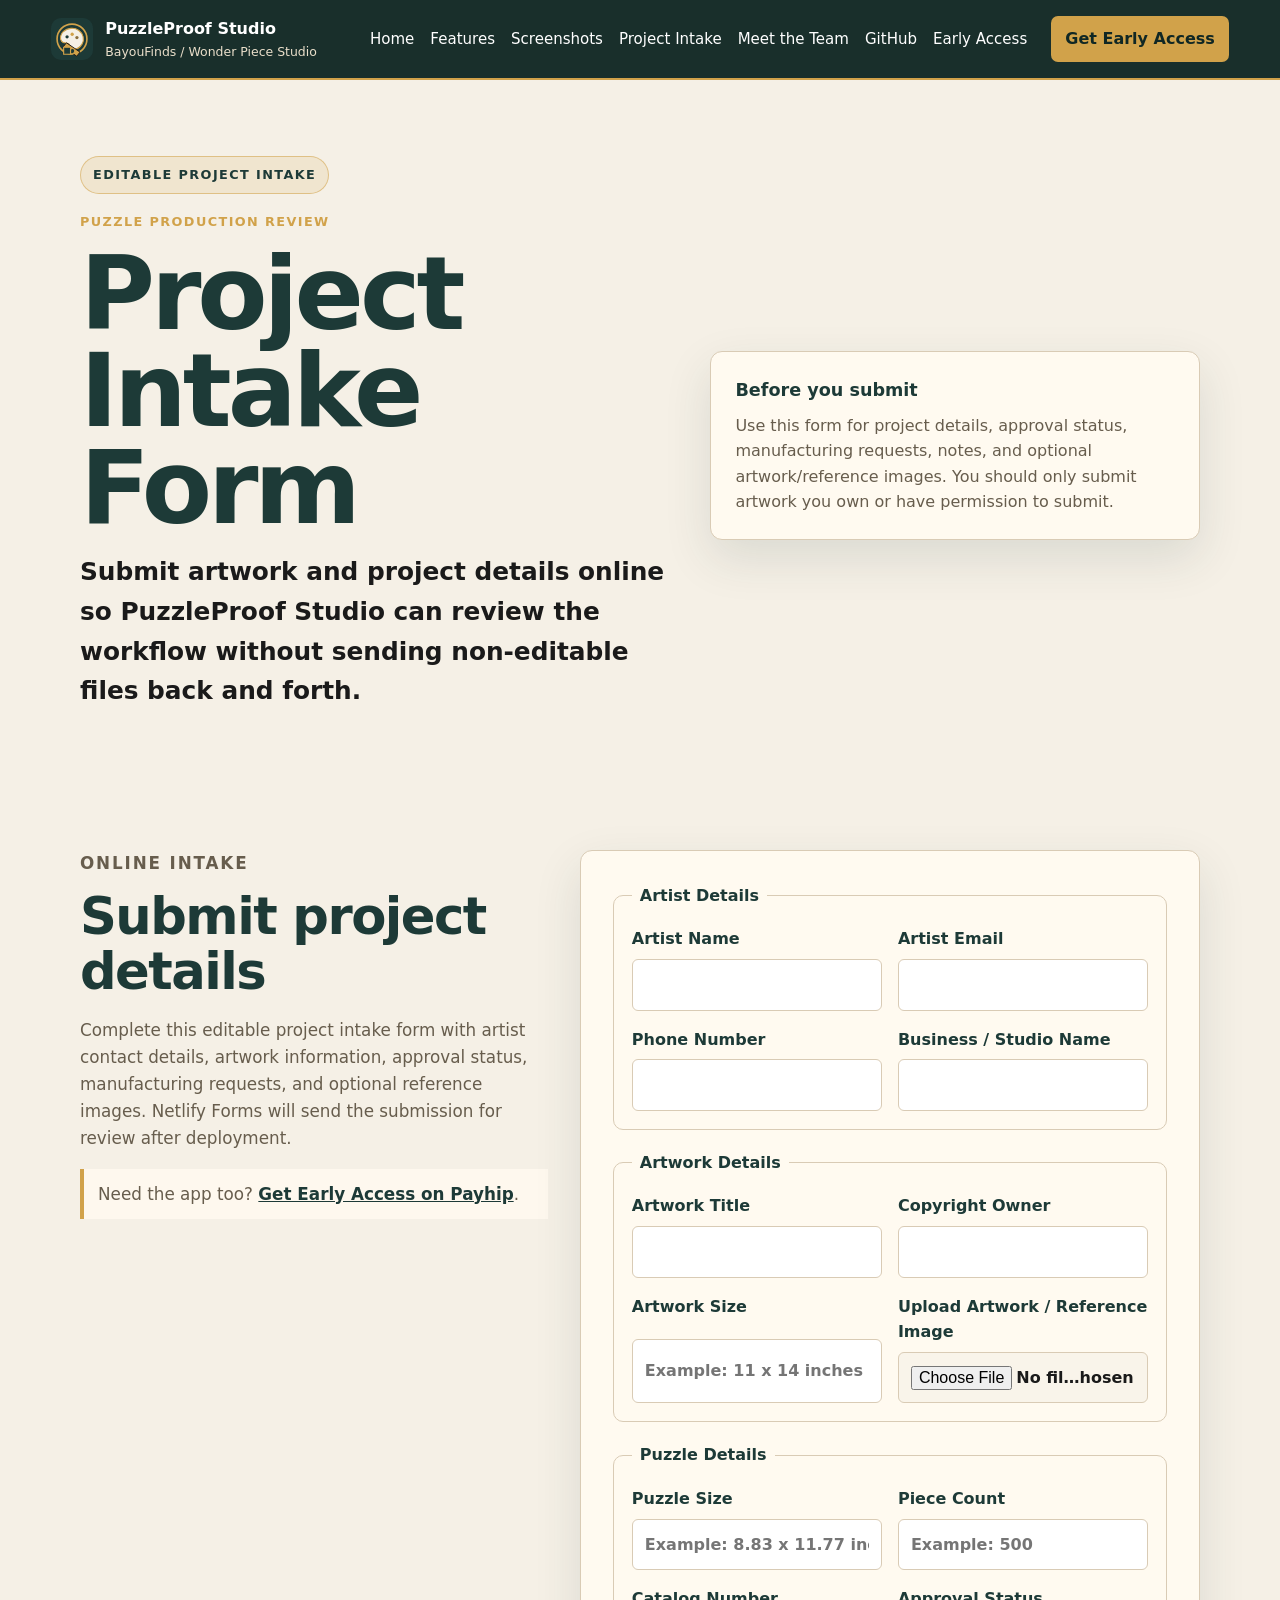
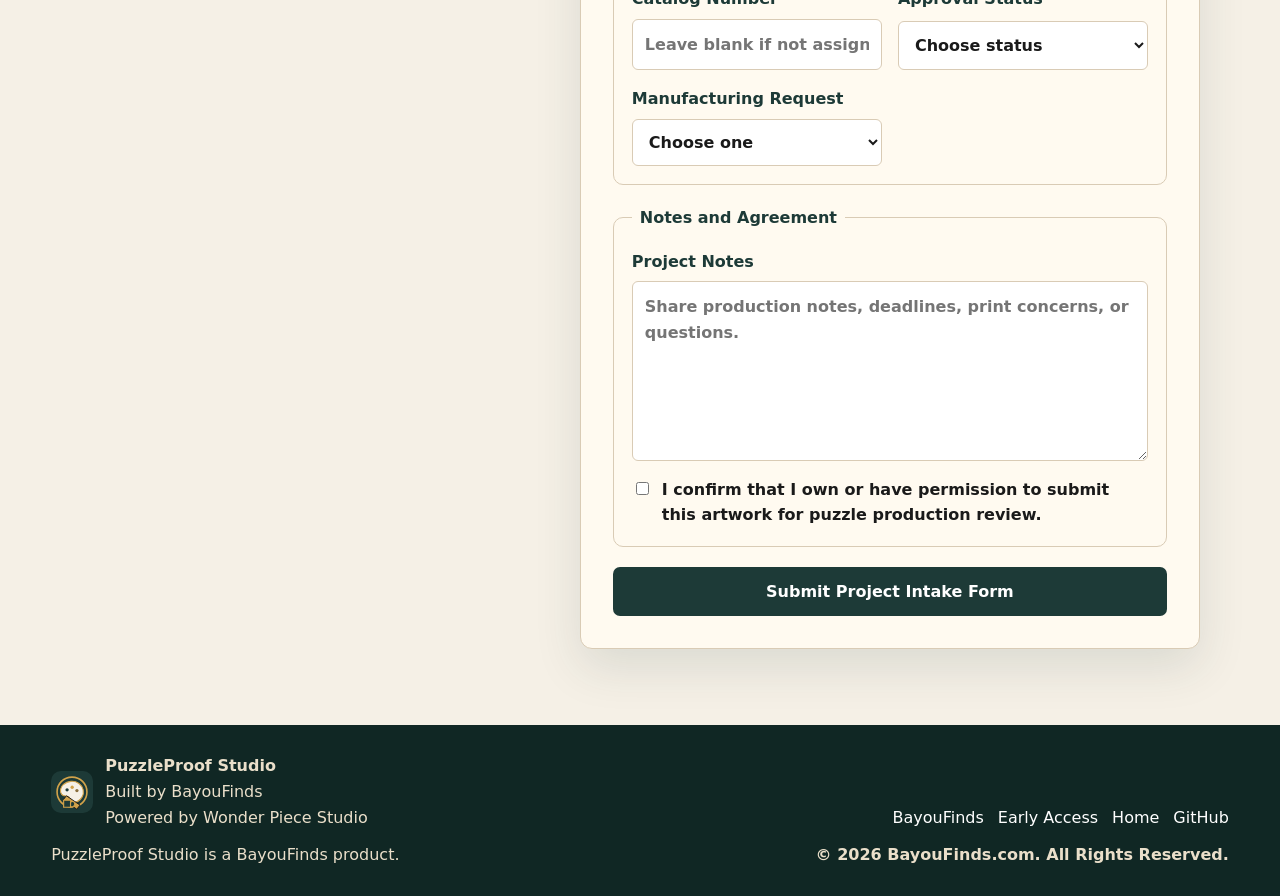
==== site/puzzleproof/intake.html @ 645a4fe7 "Polish PuzzleProof landing site and intake workflow" ====
<!doctype html>
<html lang="en">
<head>
  <meta charset="utf-8">
  <meta name="viewport" content="width=device-width, initial-scale=1">
  <meta name="description" content="PuzzleProof Studio helps puzzle makers, artists, Etsy sellers, and creative businesses manage artwork, approvals, releases, and production workflows.">
  <meta property="og:title" content="PuzzleProof Studio">
  <meta property="og:description" content="Software for puzzle makers, artists, Etsy sellers, and small creative businesses.">
  <meta property="og:type" content="website">
  <!-- Replace with the final production domain when the Netlify site is live. -->
  <meta property="og:url" content="https://REPLACE-WITH-PUZZLEPROOF-SITE/intake.html">
  <meta property="og:image" content="/assets/icons/puzzleproof-og.png">
  <meta name="twitter:card" content="summary_large_image">
  <meta name="twitter:title" content="PuzzleProof Studio">
  <meta name="twitter:description" content="Software for puzzle makers, artists, Etsy sellers, and small creative businesses.">
  <meta name="twitter:image" content="/assets/icons/puzzleproof-og.png">
  <title>PuzzleProof Studio | BayouFinds</title>
  <link rel="icon" type="image/svg+xml" href="assets/icons/puzzleproof-icon.svg">
  <link rel="stylesheet" href="styles.css">
</head>
<body>
  <header class="site-header">
    <a class="brand" href="index.html" aria-label="PuzzleProof Studio home">
      <img class="brand-icon" src="assets/icons/puzzleproof-icon.svg" alt="" aria-hidden="true">
      <span>
        <strong>PuzzleProof Studio</strong>
        <small>BayouFinds / Wonder Piece Studio</small>
      </span>
    </a>
    <nav aria-label="Primary navigation">
      <a href="index.html">Home</a>
      <a href="index.html#features">Features</a>
      <a href="index.html#screenshots">Screenshots</a>
      <a href="intake.html">Project Intake</a>
      <a href="index.html#team">Meet the Team</a>
      <!-- Replace this GitHub placeholder URL when the public repository is ready. -->
      <a href="https://github.com/REPLACE-WITH-PUZZLEPROOF-PROJECT" rel="noopener">GitHub</a>
      <a href="https://bayoufinds.com/b/x98IV" rel="noopener">Early Access</a>
    </nav>
    <a class="nav-cta" href="https://bayoufinds.com/b/x98IV" rel="noopener">Get Early Access</a>
  </header>

  <main>
    <section class="section intake-hero">
      <div>
        <p class="badge">Editable Project Intake</p>
        <p class="eyebrow">Puzzle production review</p>
        <h1>Project Intake Form</h1>
        <p class="subheadline">Submit artwork and project details online so PuzzleProof Studio can review the workflow without sending non-editable files back and forth.</p>
      </div>
      <div class="intake-note">
        <strong>Before you submit</strong>
        <p>Use this form for project details, approval status, manufacturing requests, notes, and optional artwork/reference images. You should only submit artwork you own or have permission to submit.</p>
      </div>
    </section>

    <section class="section intake-section" aria-labelledby="intake-form-title">
      <div class="form-copy">
        <p class="eyebrow">Online intake</p>
        <h2 id="intake-form-title">Submit project details</h2>
        <p>Complete this editable project intake form with artist contact details, artwork information, approval status, manufacturing requests, and optional reference images. Netlify Forms will send the submission for review after deployment.</p>
        <p class="payhip-callout">Need the app too? <a href="https://bayoufinds.com/b/x98IV" rel="noopener">Get Early Access on Payhip</a>.</p>
      </div>

      <form class="intake-form" name="puzzleproof-project-intake" method="POST" data-netlify="true" netlify-honeypot="bot-field" enctype="multipart/form-data" action="/success.html">
        <input type="hidden" name="form-name" value="puzzleproof-project-intake">
        <p class="hidden">
          <label>Do not fill this out: <input name="bot-field"></label>
        </p>

        <fieldset>
          <legend>Artist Details</legend>
          <label>
            Artist Name
            <input type="text" name="artist_name" autocomplete="name" required>
          </label>
          <label>
            Artist Email
            <input type="email" name="artist_email" autocomplete="email" required>
          </label>
          <label>
            Phone Number
            <input type="tel" name="phone_number" autocomplete="tel">
          </label>
          <label>
            Business / Studio Name
            <input type="text" name="business_studio_name" autocomplete="organization">
          </label>
        </fieldset>

        <fieldset>
          <legend>Artwork Details</legend>
          <label>
            Artwork Title
            <input type="text" name="artwork_title" required>
          </label>
          <label>
            Copyright Owner
            <input type="text" name="copyright_owner" required>
          </label>
          <label>
            Artwork Size
            <input type="text" name="artwork_size" placeholder="Example: 11 x 14 inches">
          </label>
          <label>
            Upload Artwork / Reference Image
            <input type="file" name="artwork_reference_image" accept="image/*">
          </label>
        </fieldset>

        <fieldset>
          <legend>Puzzle Details</legend>
          <label>
            Puzzle Size
            <input type="text" name="puzzle_size" placeholder="Example: 8.83 x 11.77 inches">
          </label>
          <label>
            Piece Count
            <input type="text" name="piece_count" placeholder="Example: 500">
          </label>
          <label>
            Catalog Number
            <input type="text" name="catalog_number" placeholder="Leave blank if not assigned">
          </label>
          <label>
            Approval Status
            <select name="approval_status" required>
              <option value="">Choose status</option>
              <option>Draft</option>
              <option>Artist Submission</option>
              <option>Approved</option>
              <option>Manufacturing Ready</option>
            </select>
          </label>
          <label>
            Manufacturing Request
            <select name="manufacturing_request" required>
              <option value="">Choose one</option>
              <option>Yes</option>
              <option>No</option>
            </select>
          </label>
        </fieldset>

        <fieldset>
          <legend>Notes and Agreement</legend>
          <label class="full-span">
            Project Notes
            <textarea name="project_notes" rows="6" placeholder="Share production notes, deadlines, print concerns, or questions."></textarea>
          </label>
          <label class="checkbox-label full-span">
            <input type="checkbox" name="artwork_permission_confirmation" required>
            <span>I confirm that I own or have permission to submit this artwork for puzzle production review.</span>
          </label>
        </fieldset>

        <button type="submit">Submit Project Intake Form</button>
      </form>
    </section>
  </main>

  <footer class="site-footer">
    <div class="footer-primary">
      <div class="footer-brand">
        <img class="footer-icon" src="assets/icons/puzzleproof-icon.svg" alt="" aria-hidden="true">
        <span>
          <strong>PuzzleProof Studio</strong>
          <span>Built by BayouFinds</span>
          <span>Powered by Wonder Piece Studio</span>
        </span>
      </div>
      <p>PuzzleProof Studio is a BayouFinds product.</p>
    </div>
    <div class="footer-secondary">
      <div class="footer-links">
        <a href="https://bayoufinds.com" rel="noopener">BayouFinds</a>
        <a href="https://bayoufinds.com/b/x98IV" rel="noopener">Early Access</a>
        <a href="index.html">Home</a>
        <!-- Replace this GitHub placeholder URL when the public repository is ready. -->
        <a href="https://github.com/REPLACE-WITH-PUZZLEPROOF-PROJECT" rel="noopener">GitHub</a>
      </div>
      <p class="copyright">© 2026 BayouFinds.com. All Rights Reserved.</p>
    </div>
  </footer>

  <script src="script.js"></script>
</body>
</html>
---- site/puzzleproof/styles.css ----
:root {
  --green: #1d3a37;
  --green-soft: #2d504b;
  --green-dark: #102724;
  --gold: #d1a24a;
  --ivory: #f5f0e6;
  --panel: #fffaf0;
  --charcoal: #1a1a1a;
  --muted: #675d4d;
  --line: #d9cbb5;
  --white: #ffffff;
}

* {
  box-sizing: border-box;
}

html {
  scroll-behavior: smooth;
}

body {
  margin: 0;
  background: var(--ivory);
  color: var(--charcoal);
  font-family: Inter, ui-sans-serif, system-ui, -apple-system, BlinkMacSystemFont, "Segoe UI", sans-serif;
  line-height: 1.6;
}

a {
  color: inherit;
}

.site-header {
  position: sticky;
  top: 0;
  z-index: 10;
  display: grid;
  grid-template-columns: auto 1fr auto;
  align-items: center;
  gap: 24px;
  padding: 16px clamp(18px, 4vw, 56px);
  background: rgba(16, 39, 36, 0.96);
  color: var(--white);
  border-bottom: 2px solid var(--gold);
  backdrop-filter: blur(12px);
}

.brand {
  display: inline-flex;
  align-items: center;
  gap: 12px;
  min-width: max-content;
  text-decoration: none;
}

.brand-mark,
.brand-icon {
  width: 42px;
  height: 42px;
}

.brand-mark {
  display: grid;
  place-items: center;
  border: 2px solid var(--gold);
  border-radius: 10px;
  color: var(--gold);
  font-weight: 800;
  letter-spacing: 0.04em;
}

.brand-icon {
  display: block;
  flex: 0 0 auto;
  border-radius: 10px;
}

.brand strong,
.brand small {
  display: block;
}

.brand small {
  color: #eadfca;
  font-size: 0.78rem;
}

nav {
  display: flex;
  flex-wrap: wrap;
  justify-content: flex-end;
  gap: 16px;
  font-size: 0.94rem;
}

nav a,
.footer-links a {
  text-decoration: none;
}

nav a:hover,
.footer-links a:hover {
  color: var(--gold);
}

nav a:focus-visible,
.footer-links a:focus-visible,
.button:focus-visible,
button:focus-visible,
.nav-cta:focus-visible {
  outline: 3px solid rgba(209, 162, 74, 0.75);
  outline-offset: 3px;
}

.nav-cta {
  display: inline-flex;
  min-height: 42px;
  align-items: center;
  justify-content: center;
  border-radius: 7px;
  padding: 10px 14px;
  background: var(--gold);
  color: var(--green-dark);
  font-weight: 800;
  text-decoration: none;
  transition: background 160ms ease, color 160ms ease, transform 160ms ease;
}

.section {
  width: min(1120px, calc(100% - 36px));
  margin: 0 auto;
  padding: 76px 0;
}

.hero {
  display: grid;
  grid-template-columns: minmax(0, 1.05fr) minmax(300px, 0.95fr);
  gap: clamp(32px, 6vw, 72px);
  align-items: center;
  min-height: calc(100vh - 76px);
}

.eyebrow,
.badge,
.microcopy {
  font-size: 0.8rem;
  font-weight: 800;
  letter-spacing: 0.11em;
  text-transform: uppercase;
}

.eyebrow {
  margin: 0 0 12px;
  color: var(--gold);
}

.badge {
  display: inline-flex;
  margin: 0 0 18px;
  border: 1px solid rgba(209, 162, 74, 0.55);
  border-radius: 999px;
  padding: 8px 12px;
  background: rgba(209, 162, 74, 0.14);
  color: var(--green);
}

h1,
h2,
h3,
p {
  margin-top: 0;
}

h1 {
  max-width: 760px;
  margin-bottom: 16px;
  color: var(--green);
  font-size: clamp(3.1rem, 8vw, 6.75rem);
  line-height: 0.95;
  letter-spacing: -0.04em;
}

h2 {
  margin-bottom: 18px;
  color: var(--green);
  font-size: clamp(2rem, 4vw, 3.3rem);
  line-height: 1.08;
  letter-spacing: -0.03em;
}

h3 {
  margin-bottom: 8px;
  color: var(--green);
  font-size: 1.18rem;
}

.subheadline {
  max-width: 680px;
  color: var(--charcoal);
  font-size: clamp(1.2rem, 2vw, 1.55rem);
  font-weight: 700;
}

.support-text,
.section-intro,
.team-copy p,
.follow > p,
.form-copy p {
  color: var(--muted);
  font-size: 1.05rem;
}

.cta-row,
.link-list {
  display: flex;
  flex-wrap: wrap;
  gap: 14px;
  margin-top: 28px;
}

.button,
button {
  display: inline-flex;
  min-height: 46px;
  align-items: center;
  justify-content: center;
  border: 0;
  border-radius: 7px;
  padding: 12px 18px;
  font: inherit;
  font-weight: 800;
  text-decoration: none;
  cursor: pointer;
  transition: background 160ms ease, border-color 160ms ease, color 160ms ease, transform 160ms ease;
}

.button.primary,
button {
  background: var(--green);
  color: var(--white);
}

.button.secondary {
  border: 1px solid var(--green);
  background: transparent;
  color: var(--green);
}

.button.primary:hover,
button:hover {
  background: var(--green-dark);
}

.button.secondary:hover {
  border-color: var(--gold);
  background: rgba(209, 162, 74, 0.12);
}

.button:hover,
button:hover,
.nav-cta:hover {
  transform: translateY(-1px);
}

.nav-cta:hover {
  background: #e0bb61;
}

.hero-panel,
.intake-note,
.team-grid article,
form,
.feature-grid article,
.placeholder {
  border: 1px solid var(--line);
  background: var(--panel);
  box-shadow: 0 18px 48px rgba(29, 58, 55, 0.12);
}

.hero-panel {
  padding: 18px;
  border-radius: 14px;
}

.window-card {
  overflow: hidden;
  border-radius: 10px;
  background: var(--white);
}

.window-bar {
  display: flex;
  gap: 7px;
  padding: 12px;
  background: var(--green);
}

.window-bar span {
  width: 10px;
  height: 10px;
  border-radius: 50%;
  background: var(--gold);
}

.window-body {
  display: grid;
  gap: 14px;
  padding: 24px;
}

.window-body div {
  display: flex;
  justify-content: space-between;
  gap: 16px;
  border-bottom: 1px solid var(--line);
  padding-bottom: 12px;
}

.window-body span {
  color: var(--muted);
  text-align: right;
}

.trust-strip {
  display: grid;
  grid-template-columns: repeat(4, minmax(0, 1fr));
  gap: 1px;
  width: min(1120px, calc(100% - 36px));
  margin: -30px auto 0;
  overflow: hidden;
  border: 1px solid rgba(209, 162, 74, 0.45);
  border-radius: 14px;
  background: rgba(209, 162, 74, 0.45);
  box-shadow: 0 18px 48px rgba(29, 58, 55, 0.13);
}

.trust-strip span {
  display: flex;
  min-height: 68px;
  align-items: center;
  justify-content: center;
  padding: 14px;
  background: rgba(255, 250, 240, 0.96);
  color: var(--green-dark);
  font-weight: 900;
  text-align: center;
}

.early-access {
  display: grid;
  grid-template-columns: 0.9fr 1.1fr;
  gap: 36px;
  border-top: 2px solid var(--gold);
  border-bottom: 2px solid var(--gold);
}

.intake-promo {
  display: grid;
  grid-template-columns: minmax(0, 1fr) auto;
  gap: 28px;
  align-items: center;
  border-top: 1px solid var(--line);
  border-bottom: 1px solid var(--line);
}

.check-list {
  display: grid;
  gap: 12px;
  margin: 0;
  padding: 0;
  list-style: none;
}

.check-list li {
  border-left: 4px solid var(--gold);
  padding: 12px 14px;
  background: rgba(255, 250, 240, 0.8);
  color: var(--green-dark);
  font-weight: 700;
}

.feature-grid,
.screenshot-grid,
.team-grid {
  display: grid;
  gap: 18px;
}

.feature-grid {
  grid-template-columns: repeat(3, minmax(0, 1fr));
}

.feature-grid article,
.team-grid article {
  border-radius: 10px;
  padding: 22px;
}

.screenshots figure {
  margin: 0;
}

.screenshot-grid {
  grid-template-columns: repeat(3, minmax(0, 1fr));
}

.screenshot-grid img,
.step-grid img {
  display: block;
  width: 100%;
  aspect-ratio: 16 / 9;
  object-fit: cover;
  object-position: top left;
  border: 1px solid var(--line);
  border-radius: 12px;
  background: var(--panel);
  box-shadow: 0 18px 40px rgba(16, 24, 32, 0.14);
}

.production-flow {
  border-top: 1px solid var(--line);
}

.step-grid {
  display: grid;
  grid-template-columns: repeat(5, minmax(0, 1fr));
  gap: 16px;
}

.step-grid article {
  border-radius: 12px;
  padding: 12px;
}

.step-grid span {
  display: inline-block;
  margin-top: 12px;
  color: var(--gold);
  font-size: 0.78rem;
  font-weight: 900;
  letter-spacing: 0.1em;
  text-transform: uppercase;
}

.step-grid h3 {
  margin: 5px 0 0;
  font-size: 1rem;
  line-height: 1.25;
}

.placeholder {
  display: grid;
  min-height: 260px;
  place-items: center;
  border-radius: 12px;
  color: var(--green);
  font-weight: 800;
  text-align: center;
}

.screenshot-placeholder {
  min-height: 340px;
  background:
    linear-gradient(rgba(29, 58, 55, 0.08), rgba(29, 58, 55, 0.08)),
    var(--panel);
}

.icon-placeholder {
  min-height: 340px;
  background: radial-gradient(circle at 50% 40%, var(--green-soft), var(--green-dark));
  color: var(--gold);
}

figcaption {
  margin-top: 10px;
  color: var(--muted);
  font-size: 0.92rem;
}

.team,
.access,
.intake-section {
  display: grid;
  grid-template-columns: 0.86fr 1.14fr;
  gap: 32px;
  align-items: start;
}

.team {
  grid-template-columns: 1fr;
}

.team-grid {
  grid-template-columns: repeat(2, minmax(0, 1fr));
}

.profile-card {
  display: grid;
  grid-template-columns: minmax(240px, 0.9fr) minmax(0, 1fr);
  gap: 24px;
  overflow: hidden;
  height: 100%;
  min-height: 410px;
  border: 1px solid rgba(209, 162, 74, 0.5);
  border-radius: 16px;
  padding: 0;
  background:
    radial-gradient(circle at top left, rgba(209, 162, 74, 0.16), transparent 36%),
    linear-gradient(135deg, rgba(16, 39, 36, 1), rgba(8, 22, 18, 1)),
    var(--green-dark);
  color: var(--white);
  box-shadow: 0 24px 58px rgba(16, 24, 32, 0.28);
}

.profile-photo {
  display: block;
  width: 100%;
  height: 100%;
  min-height: 410px;
  object-fit: cover;
  object-position: center;
  background: var(--green-dark);
}

.profile-body {
  display: flex;
  flex-direction: column;
  justify-content: center;
  padding: 30px 28px 28px 0;
  background: var(--panel);
  color: var(--charcoal);
}

.profile-body h3 {
  margin-bottom: 4px;
  background: transparent;
  color: #c9972e;
  font-size: 1.48rem;
  font-weight: 700;
}

.profile-role {
  margin-bottom: 14px;
  background: transparent;
  color: #1f2937;
  font-size: 1rem;
  font-weight: 600;
}

.profile-body p {
  background: transparent;
  color: #374151;
  font-size: 1rem;
  line-height: 1.7;
  text-align: left;
}

.profile-kicker {
  margin-bottom: 10px;
  background: transparent;
  color: #e5e7eb;
  font-family: ui-monospace, SFMono-Regular, Consolas, "Liberation Mono", monospace;
  font-size: 0.82rem;
  font-weight: 800;
  text-shadow: 0 1px 2px rgba(16, 39, 36, 0.75);
}

.profile-card pre {
  margin: 0 0 14px;
  border-left: 3px solid var(--gold);
  border-radius: 8px;
  padding: 11px;
  background: rgba(8, 22, 18, 0.9);
  color: #f7efe0;
  font-family: ui-monospace, SFMono-Regular, Consolas, "Liberation Mono", monospace;
  font-size: 0.7rem;
  line-height: 1.35;
  overflow-x: auto;
}

.badge-list {
  display: flex;
  flex-wrap: wrap;
  gap: 8px;
  margin-top: auto;
}

.badge-list span {
  border: 1px solid rgba(209, 162, 74, 0.5);
  border-radius: 999px;
  padding: 6px 10px;
  background: rgba(209, 162, 74, 0.12);
  color: var(--gold);
  font-size: 0.78rem;
  font-weight: 800;
}

.team-footer {
  margin: 2px 0 0;
  color: var(--green);
  font-size: 1.1rem;
  font-weight: 900;
  text-align: center;
}

.contact-block {
  border-top: 1px solid var(--line);
  text-align: center;
}

.contact-block p {
  max-width: 720px;
  margin-right: auto;
  margin-left: auto;
  color: var(--muted);
  font-size: 1.05rem;
}

.contact-block .cta-row {
  justify-content: center;
}

.follow {
  text-align: center;
}

.follow > p {
  max-width: 760px;
  margin-right: auto;
  margin-left: auto;
}

.link-list {
  justify-content: center;
}

.link-list a {
  border: 1px solid var(--line);
  border-radius: 999px;
  padding: 10px 15px;
  background: var(--panel);
  text-decoration: none;
  font-weight: 800;
}

.link-list a:hover {
  border-color: var(--gold);
  color: var(--green);
}

.microcopy {
  margin: 18px 0 0;
  color: var(--green);
}

form {
  display: grid;
  gap: 16px;
  border-radius: 12px;
  padding: clamp(20px, 4vw, 32px);
}

fieldset {
  display: grid;
  grid-template-columns: repeat(2, minmax(0, 1fr));
  gap: 16px;
  margin: 0;
  border: 1px solid var(--line);
  border-radius: 10px;
  padding: 18px;
}

legend {
  padding: 0 8px;
  color: var(--green);
  font-weight: 900;
}

label {
  display: grid;
  gap: 7px;
  color: var(--green);
  font-weight: 800;
}

input,
select,
textarea {
  width: 100%;
  border: 1px solid var(--line);
  border-radius: 6px;
  padding: 12px;
  background: var(--white);
  color: var(--charcoal);
  font: inherit;
}

input[type="file"] {
  background: rgba(245, 240, 230, 0.55);
}

input[type="checkbox"] {
  width: auto;
}

textarea {
  resize: vertical;
}

.full-span {
  grid-column: 1 / -1;
}

.checkbox-label {
  display: flex;
  align-items: flex-start;
  gap: 10px;
  color: var(--charcoal);
  font-weight: 700;
}

.checkbox-label input {
  margin-top: 5px;
}

.intake-hero {
  display: grid;
  grid-template-columns: minmax(0, 1.1fr) minmax(280px, 0.9fr);
  gap: 32px;
  align-items: center;
  padding-bottom: 38px;
}

.intake-note {
  border-radius: 12px;
  padding: 24px;
}

.intake-note strong {
  display: block;
  margin-bottom: 8px;
  color: var(--green);
  font-size: 1.1rem;
}

.intake-note p {
  margin-bottom: 0;
  color: var(--muted);
}

.intake-form {
  gap: 20px;
}

.payhip-callout {
  border-left: 4px solid var(--gold);
  padding: 12px 14px;
  background: rgba(255, 250, 240, 0.9);
}

.payhip-callout a {
  color: var(--green);
  font-weight: 800;
}

.hidden {
  display: none;
}

.site-footer {
  display: grid;
  grid-template-columns: 1fr auto;
  gap: 18px 32px;
  align-items: end;
  padding: 28px clamp(18px, 4vw, 56px);
  background: var(--green-dark);
  color: var(--white);
}

.footer-primary,
.footer-secondary {
  display: grid;
  gap: 12px;
}

.footer-brand {
  display: flex;
  align-items: center;
  gap: 12px;
}

.footer-icon {
  display: block;
  width: 42px;
  height: 42px;
  border-radius: 10px;
}

.site-footer strong,
.site-footer span {
  display: block;
}

.site-footer span,
.site-footer p {
  color: #eadfca;
}

.footer-primary p {
  max-width: 420px;
}

.footer-links {
  display: flex;
  flex-wrap: wrap;
  justify-content: flex-end;
  gap: 14px;
}

.site-footer p {
  margin: 0;
}

.footer-secondary {
  justify-items: end;
  text-align: right;
}

.copyright {
  color: #fff4dc;
  font-weight: 800;
}

@media (max-width: 980px) {
  .site-header {
    grid-template-columns: 1fr;
  }

  nav {
    justify-content: flex-start;
  }

  .nav-cta {
    width: fit-content;
  }
}

@media (max-width: 820px) {
  .hero,
  .early-access,
  .intake-promo,
  .team,
  .access,
  .intake-section,
  .intake-hero,
  .screenshot-grid,
  .site-footer,
  .trust-strip {
    grid-template-columns: 1fr;
  }

  .feature-grid,
  .team-grid,
  .screenshot-grid,
  .step-grid {
    grid-template-columns: repeat(2, minmax(0, 1fr));
  }

  .footer-links {
    justify-content: flex-start;
  }

  .footer-secondary {
    justify-items: start;
    text-align: left;
  }

  .profile-card {
    grid-template-columns: 1fr;
    min-height: 0;
  }

  .profile-photo {
    min-height: 320px;
    max-height: 360px;
  }

  .profile-body {
    padding: 0 22px 22px;
  }
}

@media (max-width: 560px) {
  .section {
    width: min(100% - 28px, 1120px);
    padding: 50px 0;
  }

  .feature-grid,
  .team-grid,
  .screenshot-grid,
  .step-grid {
    grid-template-columns: 1fr;
  }

  .window-body div {
    display: block;
  }

  .window-body span {
    display: block;
    margin-top: 4px;
    text-align: left;
  }

  fieldset {
    grid-template-columns: 1fr;
  }

  .cta-row,
  .link-list {
    align-items: stretch;
    flex-direction: column;
  }

  .trust-strip {
    margin-top: 0;
  }
}
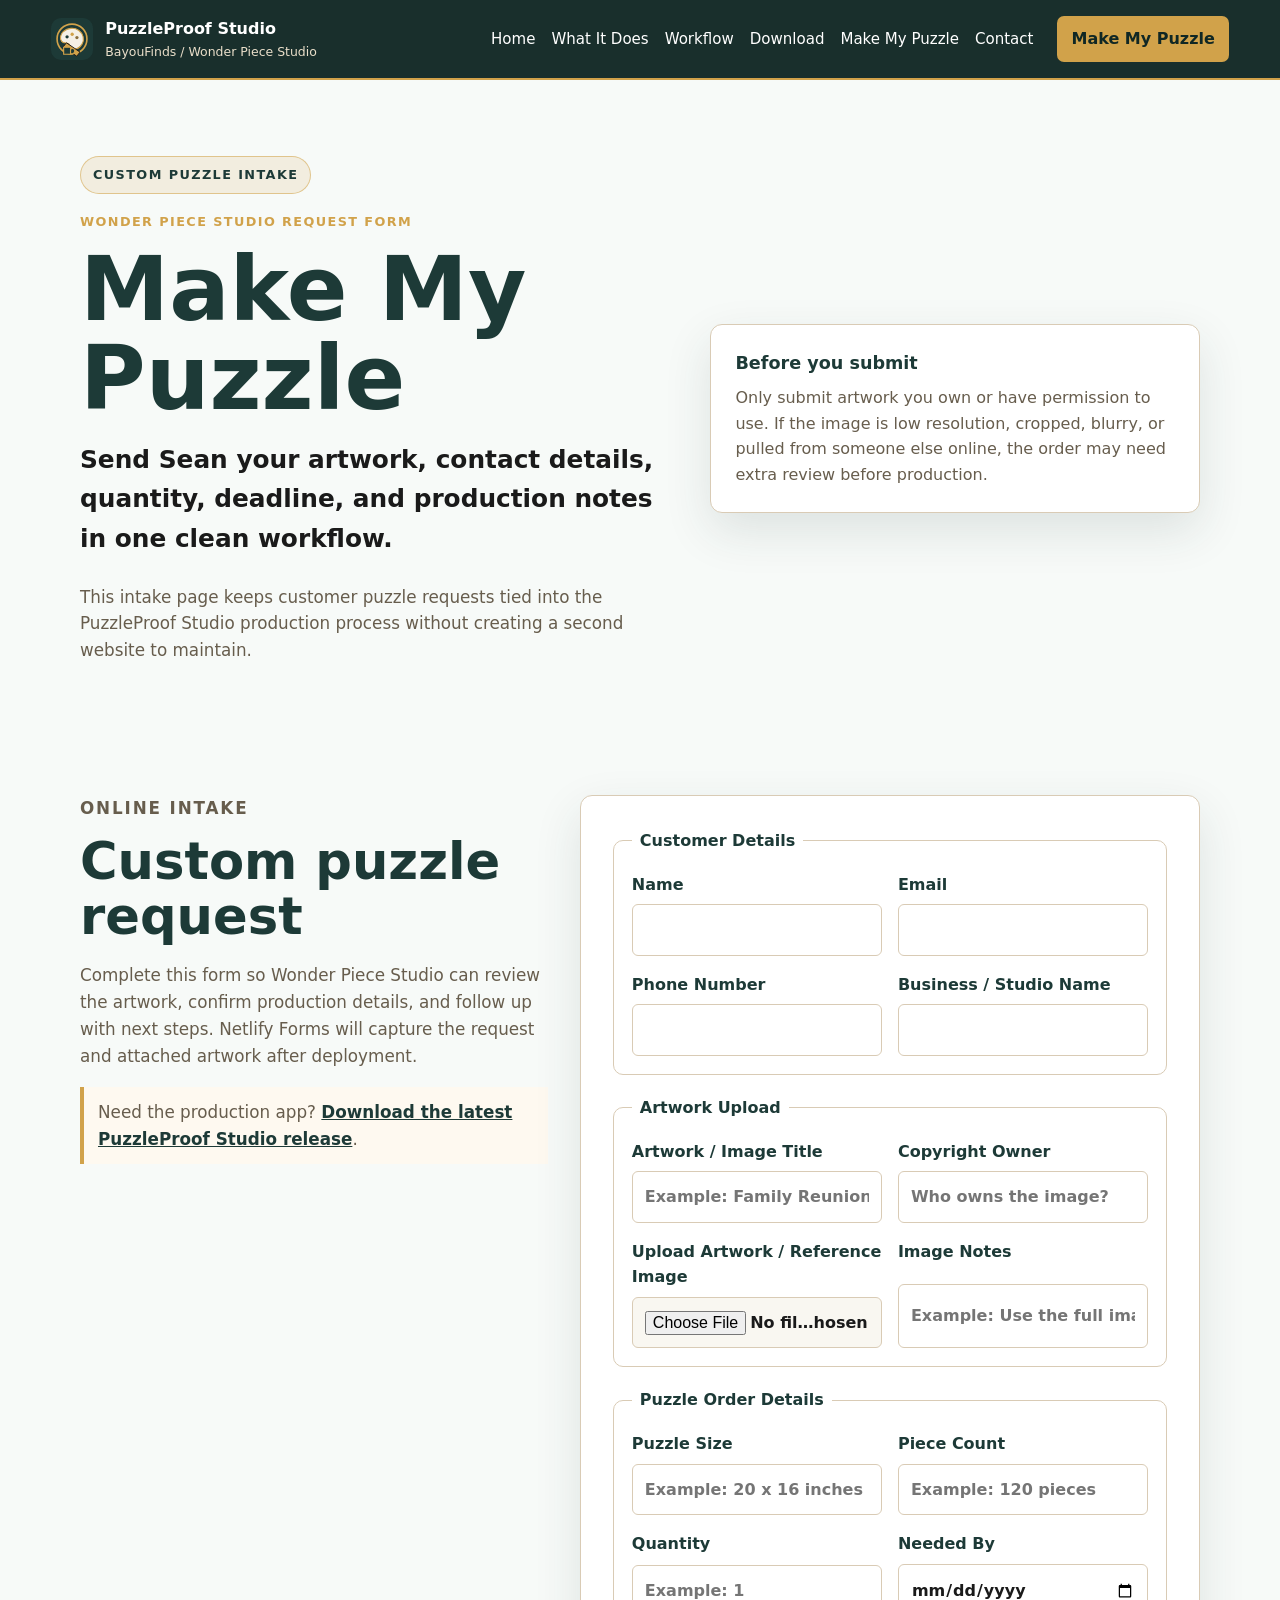
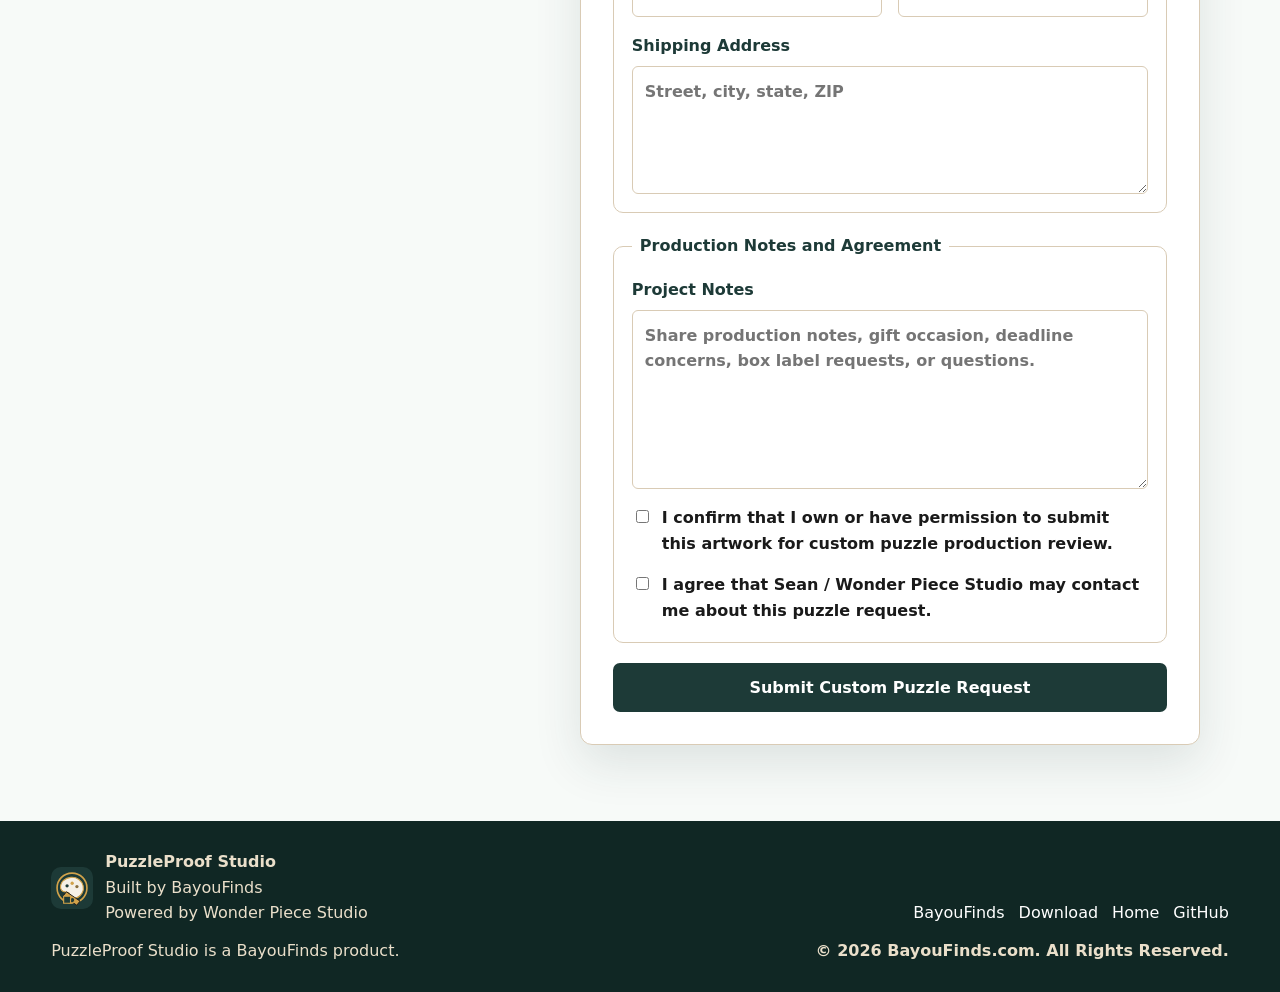
==== commit 7a14f262: "Update puzzle intake page for custom puzzle requests" ====
--- a/site/puzzleproof/intake.html
+++ b/site/puzzleproof/intake.html
@@ -3,18 +3,17 @@
 <head>
   <meta charset="utf-8">
   <meta name="viewport" content="width=device-width, initial-scale=1">
-  <meta name="description" content="PuzzleProof Studio helps puzzle makers, artists, Etsy sellers, and creative businesses manage artwork, approvals, releases, and production workflows.">
-  <meta property="og:title" content="PuzzleProof Studio">
-  <meta property="og:description" content="Software for puzzle makers, artists, Etsy sellers, and small creative businesses.">
+  <meta name="description" content="Submit artwork and order details for custom puzzle production review through PuzzleProof Studio and Wonder Piece Studio.">
+  <meta property="og:title" content="Make My Puzzle | PuzzleProof Studio">
+  <meta property="og:description" content="Request a custom puzzle, upload artwork, and send production notes to Sean and the BayouFinds / Wonder Piece Studio workflow.">
   <meta property="og:type" content="website">
-  <!-- Replace with the final production domain when the Netlify site is live. -->
-  <meta property="og:url" content="https://REPLACE-WITH-PUZZLEPROOF-SITE/intake.html">
+  <meta property="og:url" content="https://puzzleproof-studio.netlify.app/intake.html">
   <meta property="og:image" content="/assets/icons/puzzleproof-og.png">
   <meta name="twitter:card" content="summary_large_image">
-  <meta name="twitter:title" content="PuzzleProof Studio">
-  <meta name="twitter:description" content="Software for puzzle makers, artists, Etsy sellers, and small creative businesses.">
+  <meta name="twitter:title" content="Make My Puzzle | PuzzleProof Studio">
+  <meta name="twitter:description" content="Submit artwork and order details for a custom puzzle production review.">
   <meta name="twitter:image" content="/assets/icons/puzzleproof-og.png">
-  <title>PuzzleProof Studio | BayouFinds</title>
+  <title>Make My Puzzle | PuzzleProof Studio</title>
   <link rel="icon" type="image/svg+xml" href="assets/icons/puzzleproof-icon.svg">
   <link rel="stylesheet" href="styles.css">
 </head>
@@ -29,54 +28,53 @@
     </a>
     <nav aria-label="Primary navigation">
       <a href="index.html">Home</a>
-      <a href="index.html#features">Features</a>
-      <a href="index.html#screenshots">Screenshots</a>
-      <a href="intake.html">Project Intake</a>
-      <a href="index.html#team">Meet the Team</a>
-      <!-- Replace this GitHub placeholder URL when the public repository is ready. -->
-      <a href="https://github.com/REPLACE-WITH-PUZZLEPROOF-PROJECT" rel="noopener">GitHub</a>
-      <a href="https://bayoufinds.com/b/x98IV" rel="noopener">Early Access</a>
+      <a href="index.html#what-it-does">What It Does</a>
+      <a href="index.html#workflow">Workflow</a>
+      <a href="index.html#download">Download</a>
+      <a href="intake.html">Make My Puzzle</a>
+      <a href="index.html#contact">Contact</a>
     </nav>
-    <a class="nav-cta" href="https://bayoufinds.com/b/x98IV" rel="noopener">Get Early Access</a>
+    <a class="nav-cta" href="intake.html">Make My Puzzle</a>
   </header>
 
   <main>
     <section class="section intake-hero">
       <div>
-        <p class="badge">Editable Project Intake</p>
-        <p class="eyebrow">Puzzle production review</p>
-        <h1>Project Intake Form</h1>
-        <p class="subheadline">Submit artwork and project details online so PuzzleProof Studio can review the workflow without sending non-editable files back and forth.</p>
+        <p class="badge">Custom Puzzle Intake</p>
+        <p class="eyebrow">Wonder Piece Studio request form</p>
+        <h1>Make My Puzzle</h1>
+        <p class="subheadline">Send Sean your artwork, contact details, quantity, deadline, and production notes in one clean workflow.</p>
+        <p class="support-text">This intake page keeps customer puzzle requests tied into the PuzzleProof Studio production process without creating a second website to maintain.</p>
       </div>
       <div class="intake-note">
         <strong>Before you submit</strong>
-        <p>Use this form for project details, approval status, manufacturing requests, notes, and optional artwork/reference images. You should only submit artwork you own or have permission to submit.</p>
+        <p>Only submit artwork you own or have permission to use. If the image is low resolution, cropped, blurry, or pulled from someone else online, the order may need extra review before production.</p>
       </div>
     </section>
 
     <section class="section intake-section" aria-labelledby="intake-form-title">
       <div class="form-copy">
         <p class="eyebrow">Online intake</p>
-        <h2 id="intake-form-title">Submit project details</h2>
-        <p>Complete this editable project intake form with artist contact details, artwork information, approval status, manufacturing requests, and optional reference images. Netlify Forms will send the submission for review after deployment.</p>
-        <p class="payhip-callout">Need the app too? <a href="https://bayoufinds.com/b/x98IV" rel="noopener">Get Early Access on Payhip</a>.</p>
+        <h2 id="intake-form-title">Custom puzzle request</h2>
+        <p>Complete this form so Wonder Piece Studio can review the artwork, confirm production details, and follow up with next steps. Netlify Forms will capture the request and attached artwork after deployment.</p>
+        <p class="payhip-callout">Need the production app? <a href="https://github.com/dewaynecox123456-lang/puzzleproof-studio/releases/latest" rel="noopener">Download the latest PuzzleProof Studio release</a>.</p>
       </div>
 
-      <form class="intake-form" name="puzzleproof-project-intake" method="POST" data-netlify="true" netlify-honeypot="bot-field" enctype="multipart/form-data" action="/success.html">
-        <input type="hidden" name="form-name" value="puzzleproof-project-intake">
+      <form class="intake-form" name="custom-puzzle-intake" method="POST" data-netlify="true" netlify-honeypot="bot-field" enctype="multipart/form-data" action="/success.html">
+        <input type="hidden" name="form-name" value="custom-puzzle-intake">
         <p class="hidden">
           <label>Do not fill this out: <input name="bot-field"></label>
         </p>
 
         <fieldset>
-          <legend>Artist Details</legend>
+          <legend>Customer Details</legend>
           <label>
-            Artist Name
-            <input type="text" name="artist_name" autocomplete="name" required>
+            Name
+            <input type="text" name="customer_name" autocomplete="name" required>
           </label>
           <label>
-            Artist Email
-            <input type="email" name="artist_email" autocomplete="email" required>
+            Email
+            <input type="email" name="customer_email" autocomplete="email" required>
           </label>
           <label>
             Phone Number
@@ -89,72 +87,66 @@
         </fieldset>
 
         <fieldset>
-          <legend>Artwork Details</legend>
+          <legend>Artwork Upload</legend>
           <label>
-            Artwork Title
-            <input type="text" name="artwork_title" required>
+            Artwork / Image Title
+            <input type="text" name="artwork_title" placeholder="Example: Family Reunion Photo" required>
           </label>
           <label>
             Copyright Owner
-            <input type="text" name="copyright_owner" required>
-          </label>
-          <label>
-            Artwork Size
-            <input type="text" name="artwork_size" placeholder="Example: 11 x 14 inches">
+            <input type="text" name="copyright_owner" placeholder="Who owns the image?" required>
           </label>
           <label>
             Upload Artwork / Reference Image
-            <input type="file" name="artwork_reference_image" accept="image/*">
+            <input type="file" name="artwork_reference_image" accept="image/*" required>
+          </label>
+          <label>
+            Image Notes
+            <input type="text" name="image_notes" placeholder="Example: Use the full image, do not crop heads, brighten if needed">
           </label>
         </fieldset>
 
         <fieldset>
-          <legend>Puzzle Details</legend>
+          <legend>Puzzle Order Details</legend>
           <label>
             Puzzle Size
-            <input type="text" name="puzzle_size" placeholder="Example: 8.83 x 11.77 inches">
+            <input type="text" name="puzzle_size" placeholder="Example: 20 x 16 inches">
           </label>
           <label>
             Piece Count
-            <input type="text" name="piece_count" placeholder="Example: 500">
+            <input type="text" name="piece_count" placeholder="Example: 120 pieces">
           </label>
           <label>
-            Catalog Number
-            <input type="text" name="catalog_number" placeholder="Leave blank if not assigned">
+            Quantity
+            <input type="number" name="quantity" min="1" placeholder="Example: 1" required>
           </label>
           <label>
-            Approval Status
-            <select name="approval_status" required>
-              <option value="">Choose status</option>
-              <option>Draft</option>
-              <option>Artist Submission</option>
-              <option>Approved</option>
-              <option>Manufacturing Ready</option>
-            </select>
+            Needed By
+            <input type="date" name="deadline">
           </label>
-          <label>
-            Manufacturing Request
-            <select name="manufacturing_request" required>
-              <option value="">Choose one</option>
-              <option>Yes</option>
-              <option>No</option>
-            </select>
+          <label class="full-span">
+            Shipping Address
+            <textarea name="shipping_address" rows="4" placeholder="Street, city, state, ZIP"></textarea>
           </label>
         </fieldset>
 
         <fieldset>
-          <legend>Notes and Agreement</legend>
+          <legend>Production Notes and Agreement</legend>
           <label class="full-span">
             Project Notes
-            <textarea name="project_notes" rows="6" placeholder="Share production notes, deadlines, print concerns, or questions."></textarea>
+            <textarea name="project_notes" rows="6" placeholder="Share production notes, gift occasion, deadline concerns, box label requests, or questions."></textarea>
           </label>
           <label class="checkbox-label full-span">
             <input type="checkbox" name="artwork_permission_confirmation" required>
-            <span>I confirm that I own or have permission to submit this artwork for puzzle production review.</span>
+            <span>I confirm that I own or have permission to submit this artwork for custom puzzle production review.</span>
+          </label>
+          <label class="checkbox-label full-span">
+            <input type="checkbox" name="contact_permission_confirmation" required>
+            <span>I agree that Sean / Wonder Piece Studio may contact me about this puzzle request.</span>
           </label>
         </fieldset>
 
-        <button type="submit">Submit Project Intake Form</button>
+        <button type="submit">Submit Custom Puzzle Request</button>
       </form>
     </section>
   </main>
@@ -174,10 +166,9 @@
     <div class="footer-secondary">
       <div class="footer-links">
         <a href="https://bayoufinds.com" rel="noopener">BayouFinds</a>
-        <a href="https://bayoufinds.com/b/x98IV" rel="noopener">Early Access</a>
+        <a href="https://github.com/dewaynecox123456-lang/puzzleproof-studio/releases/latest" rel="noopener">Download</a>
         <a href="index.html">Home</a>
-        <!-- Replace this GitHub placeholder URL when the public repository is ready. -->
-        <a href="https://github.com/REPLACE-WITH-PUZZLEPROOF-PROJECT" rel="noopener">GitHub</a>
+        <a href="https://github.com/dewaynecox123456-lang/puzzleproof-studio" target="_blank" rel="noopener noreferrer">GitHub</a>
       </div>
       <p class="copyright">© 2026 BayouFinds.com. All Rights Reserved.</p>
     </div>
--- a/site/puzzleproof/styles.css
+++ b/site/puzzleproof/styles.css
@@ -3,8 +3,8 @@
   --green-soft: #2d504b;
   --green-dark: #102724;
   --gold: #d1a24a;
-  --ivory: #f5f0e6;
-  --panel: #fffaf0;
+  --ivory: #f7faf8;
+  --panel: #ffffff;
   --charcoal: #1a1a1a;
   --muted: #675d4d;
   --line: #d9cbb5;
@@ -176,9 +176,9 @@
   max-width: 760px;
   margin-bottom: 16px;
   color: var(--green);
-  font-size: clamp(3.1rem, 8vw, 6.75rem);
-  line-height: 0.95;
-  letter-spacing: -0.04em;
+  font-size: clamp(2.9rem, 7vw, 5.8rem);
+  line-height: 1;
+  letter-spacing: 0;
 }
 
 h2 {
@@ -186,7 +186,7 @@
   color: var(--green);
   font-size: clamp(2rem, 4vw, 3.3rem);
   line-height: 1.08;
-  letter-spacing: -0.03em;
+  letter-spacing: 0;
 }
 
 h3 {
@@ -200,6 +200,18 @@
   color: var(--charcoal);
   font-size: clamp(1.2rem, 2vw, 1.55rem);
   font-weight: 700;
+}
+
+.build-label {
+  margin-bottom: 16px;
+  color: var(--green);
+  font-size: 1.08rem;
+  font-weight: 900;
+}
+
+.release-meta {
+  color: var(--green);
+  font-weight: 900;
 }
 
 .support-text,
@@ -209,6 +221,16 @@
 .form-copy p {
   color: var(--muted);
   font-size: 1.05rem;
+}
+
+.credibility-line {
+  display: inline-flex;
+  margin: 4px 0 0;
+  border-left: 4px solid var(--gold);
+  padding: 10px 14px;
+  background: rgba(209, 162, 74, 0.12);
+  color: var(--green-dark);
+  font-weight: 900;
 }
 
 .cta-row,
@@ -267,7 +289,16 @@
   background: #e0bb61;
 }
 
-.hero-panel,
+.hero-product,
+.metric-card,
+.sean-card,
+.validation-status-card,
+.beyond-card,
+.beyond-cta,
+.roadmap-card,
+.ux-update-panel,
+.workflow-solutions-bridge,
+.faq-grid article,
 .intake-note,
 .team-grid article,
 form,
@@ -278,9 +309,37 @@
   box-shadow: 0 18px 48px rgba(29, 58, 55, 0.12);
 }
 
-.hero-panel {
+.hero-product {
+  margin: 0;
   padding: 18px;
   border-radius: 14px;
+}
+
+.hero-product img {
+  display: block;
+  width: 100%;
+  aspect-ratio: 16 / 10;
+  object-fit: cover;
+  object-position: top left;
+  border: 1px solid var(--line);
+  border-radius: 10px;
+  background: var(--white);
+}
+
+.workflow-trust {
+  padding-top: 48px;
+  padding-bottom: 48px;
+  border-top: 1px solid var(--line);
+  border-bottom: 1px solid var(--line);
+  text-align: center;
+}
+
+.workflow-trust p {
+  max-width: 780px;
+  margin-right: auto;
+  margin-left: auto;
+  color: var(--muted);
+  font-size: 1.08rem;
 }
 
 .window-card {
@@ -392,9 +451,423 @@
 }
 
 .feature-grid article,
-.team-grid article {
+.team-grid article,
+.faq-grid article {
   border-radius: 10px;
   padding: 22px;
+}
+
+.output-grid article {
+  min-height: 170px;
+}
+
+.ux-update {
+  display: grid;
+  grid-template-columns: minmax(0, 0.85fr) minmax(320px, 1fr);
+  gap: 32px;
+  align-items: center;
+  border-top: 1px solid var(--line);
+  border-bottom: 1px solid var(--line);
+}
+
+.ux-update .section-intro {
+  max-width: 720px;
+}
+
+.workflow-copy {
+  margin: 28px 0 0;
+  border-left: 5px solid var(--gold);
+  border-radius: 10px;
+  padding: 16px 18px;
+  background:
+    linear-gradient(135deg, rgba(209, 162, 74, 0.18), rgba(255, 255, 255, 0.82)),
+    var(--panel);
+  color: var(--green-dark);
+  font-size: clamp(1rem, 2vw, 1.25rem);
+  font-weight: 900;
+}
+
+.ux-update-panel {
+  border-radius: 10px;
+  padding: 22px;
+}
+
+.ux-update-panel .compact-list {
+  margin-top: 0;
+}
+
+.workflow-band,
+.validation-partner,
+.beyond-puzzles,
+.roadmap-section,
+.download-panel,
+.workflow-solutions-bridge {
+  border-top: 1px solid var(--line);
+  border-bottom: 1px solid var(--line);
+}
+
+.workflow-band,
+.download-panel {
+  display: grid;
+  grid-template-columns: minmax(0, 1fr) minmax(280px, 0.42fr);
+  gap: 32px;
+  align-items: center;
+}
+
+.workflow-band p,
+.download-panel p {
+  color: var(--muted);
+  font-size: 1.05rem;
+}
+
+.metric-card {
+  border-radius: 10px;
+  padding: 24px;
+}
+
+.metric-card span {
+  display: block;
+  margin-bottom: 8px;
+  color: var(--muted);
+  font-weight: 800;
+  text-transform: uppercase;
+}
+
+.metric-card strong {
+  display: block;
+  margin-bottom: 12px;
+  color: var(--green);
+  font-size: clamp(1.8rem, 3.5vw, 2.8rem);
+  line-height: 1.05;
+}
+
+.validation-partner {
+  text-align: center;
+}
+
+.sean-card {
+  display: grid;
+  grid-template-columns: minmax(260px, 0.42fr) minmax(0, 0.58fr);
+  gap: 28px;
+  align-items: center;
+  max-width: 920px;
+  margin: 28px auto 0;
+  border-radius: 10px;
+  padding: clamp(18px, 4vw, 30px);
+  text-align: left;
+}
+
+.sean-photo-wrap {
+  overflow: hidden;
+  border: 1px solid rgba(209, 162, 74, 0.5);
+  border-radius: 10px;
+  background:
+    radial-gradient(circle at top left, rgba(209, 162, 74, 0.22), transparent 42%),
+    var(--green-dark);
+}
+
+.sean-photo-wrap img {
+  display: block;
+  width: 100%;
+  aspect-ratio: 4 / 3;
+  object-fit: cover;
+}
+
+.sean-copy h3 {
+  margin-bottom: 4px;
+  font-size: 1.5rem;
+}
+
+.sean-copy p {
+  color: var(--muted);
+}
+
+.sean-copy .profile-role {
+  margin-bottom: 8px;
+  color: var(--green);
+  font-weight: 800;
+}
+
+.sean-kicker {
+  color: var(--gold);
+  font-weight: 900;
+}
+
+.sean-copy .check-list {
+  grid-template-columns: repeat(2, minmax(0, 1fr));
+  margin: 16px 0 20px;
+}
+
+.sean-copy .build-label {
+  margin: 0 0 18px;
+}
+
+.validation-status-card {
+  max-width: 920px;
+  margin: 28px auto 0;
+  border-radius: 10px;
+  padding: clamp(20px, 4vw, 28px);
+  text-align: left;
+}
+
+.validation-status-card h3 {
+  margin-bottom: 18px;
+  text-align: center;
+  text-transform: uppercase;
+}
+
+.validation-details {
+  display: grid;
+  grid-template-columns: repeat(4, minmax(0, 1fr));
+  gap: 14px;
+  margin: 0 0 22px;
+}
+
+.validation-details div {
+  border-left: 4px solid var(--gold);
+  padding: 12px 14px;
+  background: rgba(255, 250, 240, 0.8);
+}
+
+.validation-details dt {
+  color: var(--muted);
+  font-size: 0.82rem;
+  font-weight: 800;
+  text-transform: uppercase;
+}
+
+.validation-details dd {
+  margin: 4px 0 0;
+  color: var(--green);
+  font-weight: 900;
+}
+
+.validation-focus h4 {
+  margin: 0 0 12px;
+  color: var(--green);
+  font-size: 1rem;
+}
+
+.validation-focus .check-list {
+  grid-template-columns: repeat(4, minmax(0, 1fr));
+}
+
+.validation-timeline {
+  max-width: 920px;
+  margin: 28px auto 0;
+  text-align: left;
+}
+
+.validation-timeline h3 {
+  margin-bottom: 16px;
+  text-align: center;
+}
+
+.timeline-grid {
+  display: grid;
+  grid-template-columns: repeat(4, minmax(0, 1fr));
+  gap: 14px;
+}
+
+.timeline-grid article {
+  border: 1px solid var(--line);
+  border-top: 4px solid var(--gold);
+  border-radius: 10px;
+  padding: 18px;
+  background: rgba(255, 250, 240, 0.8);
+}
+
+.timeline-grid span {
+  display: block;
+  margin-bottom: 8px;
+  color: var(--green);
+  font-weight: 900;
+}
+
+.timeline-grid p {
+  margin: 0;
+  color: var(--muted);
+  font-weight: 700;
+}
+
+.beyond-puzzles .section-intro {
+  max-width: 820px;
+}
+
+.beyond-grid {
+  display: grid;
+  grid-template-columns: repeat(2, minmax(0, 1fr));
+  gap: 18px;
+  margin-top: 30px;
+}
+
+.beyond-card {
+  border-radius: 10px;
+  padding: 22px;
+}
+
+.beyond-card h3 {
+  margin-bottom: 18px;
+}
+
+.beyond-cta {
+  display: grid;
+  grid-template-columns: minmax(0, 1fr) auto;
+  gap: 24px;
+  align-items: center;
+  margin-top: 18px;
+  border-left: 5px solid var(--gold);
+  border-radius: 10px;
+  padding: 24px;
+  background:
+    linear-gradient(135deg, rgba(209, 162, 74, 0.16), rgba(255, 255, 255, 0.92)),
+    var(--panel);
+}
+
+.beyond-cta p {
+  margin-bottom: 0;
+  color: var(--muted);
+  font-size: 1.05rem;
+}
+
+.beyond-cta .button {
+  white-space: nowrap;
+}
+
+.roadmap-grid {
+  display: grid;
+  grid-template-columns: repeat(3, minmax(0, 1fr));
+  gap: 18px;
+  margin-top: 28px;
+}
+
+.roadmap-card {
+  border-radius: 10px;
+  padding: 22px;
+}
+
+.roadmap-card .microcopy {
+  display: block;
+  margin-bottom: 10px;
+  color: var(--gold);
+}
+
+.roadmap-card p {
+  color: var(--muted);
+}
+
+.change-list {
+  display: grid;
+  gap: 10px;
+  margin: 0;
+  padding-left: 20px;
+  color: var(--green-dark);
+}
+
+.compact-list {
+  gap: 8px;
+  margin-top: 18px;
+}
+
+.compact-list li {
+  padding: 9px 12px;
+}
+
+.faq-grid {
+  display: grid;
+  grid-template-columns: repeat(2, minmax(0, 1fr));
+  gap: 18px;
+}
+
+.screenshot-carousel {
+  border-top: 1px solid var(--line);
+}
+
+.screenshot-badges {
+  display: flex;
+  flex-wrap: wrap;
+  gap: 10px;
+  margin-top: 18px;
+}
+
+.screenshot-badges span {
+  border: 1px solid rgba(214, 163, 69, 0.46);
+  border-radius: 999px;
+  padding: 7px 11px;
+  background: rgba(255, 251, 241, 0.78);
+  color: var(--green);
+  font-size: 0.78rem;
+  font-weight: 900;
+  letter-spacing: 0.03em;
+}
+
+.carousel {
+  margin-top: 22px;
+}
+
+.carousel-viewport {
+  overflow: hidden;
+  border: 1px solid var(--line);
+  border-radius: 10px;
+  background: var(--panel);
+  box-shadow: 0 18px 48px rgba(29, 58, 55, 0.12);
+}
+
+.carousel-slide {
+  margin: 0;
+  padding: 18px;
+}
+
+.carousel-slide img {
+  display: block;
+  width: 100%;
+  aspect-ratio: 16 / 9;
+  object-fit: cover;
+  object-position: top left;
+  border: 1px solid var(--line);
+  border-radius: 8px;
+  background: var(--white);
+}
+
+.carousel-slide figcaption {
+  margin: 12px 0 0;
+  color: var(--muted);
+  font-weight: 700;
+}
+
+.carousel-controls {
+  display: grid;
+  grid-template-columns: auto 1fr auto;
+  gap: 16px;
+  align-items: center;
+  margin-top: 16px;
+}
+
+.carousel-button {
+  min-height: 42px;
+  padding: 10px 14px;
+}
+
+.carousel-dots {
+  display: flex;
+  flex-wrap: wrap;
+  justify-content: center;
+  gap: 10px;
+}
+
+.carousel-dot {
+  width: 12px;
+  min-width: 12px;
+  height: 12px;
+  min-height: 12px;
+  border: 2px solid var(--green);
+  border-radius: 50%;
+  padding: 0;
+  background: transparent;
+}
+
+.carousel-dot.is-active {
+  background: var(--gold);
 }
 
 .screenshots figure {
@@ -604,6 +1077,42 @@
   text-align: center;
 }
 
+.workflow-solutions-bridge {
+  display: grid;
+  grid-template-columns: minmax(0, 1fr) minmax(260px, 0.34fr);
+  gap: 28px;
+  align-items: center;
+  border-left: 5px solid var(--gold);
+  border-radius: 14px;
+  padding: clamp(24px, 5vw, 38px);
+  background:
+    linear-gradient(135deg, rgba(209, 162, 74, 0.18), rgba(255, 255, 255, 0.96)),
+    var(--panel);
+}
+
+.workflow-solutions-bridge p {
+  color: var(--muted);
+  font-size: 1.05rem;
+}
+
+.workflow-solutions-bridge p:last-child {
+  margin-bottom: 0;
+}
+
+.bridge-kicker {
+  color: var(--green-dark);
+  font-weight: 900;
+}
+
+.bridge-actions {
+  display: grid;
+  gap: 12px;
+}
+
+.bridge-actions .button {
+  width: 100%;
+}
+
 .contact-block {
   border-top: 1px solid var(--line);
   text-align: center;
@@ -849,11 +1358,16 @@
 @media (max-width: 820px) {
   .hero,
   .early-access,
+  .ux-update,
+  .workflow-band,
+  .download-panel,
+  .workflow-solutions-bridge,
   .intake-promo,
   .team,
   .access,
   .intake-section,
   .intake-hero,
+  .sean-card,
   .screenshot-grid,
   .site-footer,
   .trust-strip {
@@ -863,8 +1377,19 @@
   .feature-grid,
   .team-grid,
   .screenshot-grid,
-  .step-grid {
+  .step-grid,
+  .sean-copy .check-list,
+  .validation-details,
+  .validation-focus .check-list,
+  .timeline-grid,
+  .beyond-grid,
+  .roadmap-grid,
+  .faq-grid {
     grid-template-columns: repeat(2, minmax(0, 1fr));
+  }
+
+  .beyond-cta {
+    grid-template-columns: 1fr;
   }
 
   .footer-links {
@@ -900,7 +1425,14 @@
   .feature-grid,
   .team-grid,
   .screenshot-grid,
-  .step-grid {
+  .step-grid,
+  .sean-copy .check-list,
+  .validation-details,
+  .validation-focus .check-list,
+  .timeline-grid,
+  .beyond-grid,
+  .roadmap-grid,
+  .faq-grid {
     grid-template-columns: 1fr;
   }
 
@@ -914,12 +1446,21 @@
     text-align: left;
   }
 
+  .sean-card {
+    text-align: center;
+  }
+
+  .sean-copy .check-list {
+    text-align: left;
+  }
+
   fieldset {
     grid-template-columns: 1fr;
   }
 
   .cta-row,
-  .link-list {
+  .link-list,
+  .bridge-actions {
     align-items: stretch;
     flex-direction: column;
   }
@@ -927,4 +1468,17 @@
   .trust-strip {
     margin-top: 0;
   }
-}
+
+  .carousel-controls {
+    grid-template-columns: 1fr 1fr;
+  }
+
+  .carousel-dots {
+    grid-column: 1 / -1;
+    grid-row: 1;
+  }
+
+  .carousel-button {
+    width: 100%;
+  }
+}
